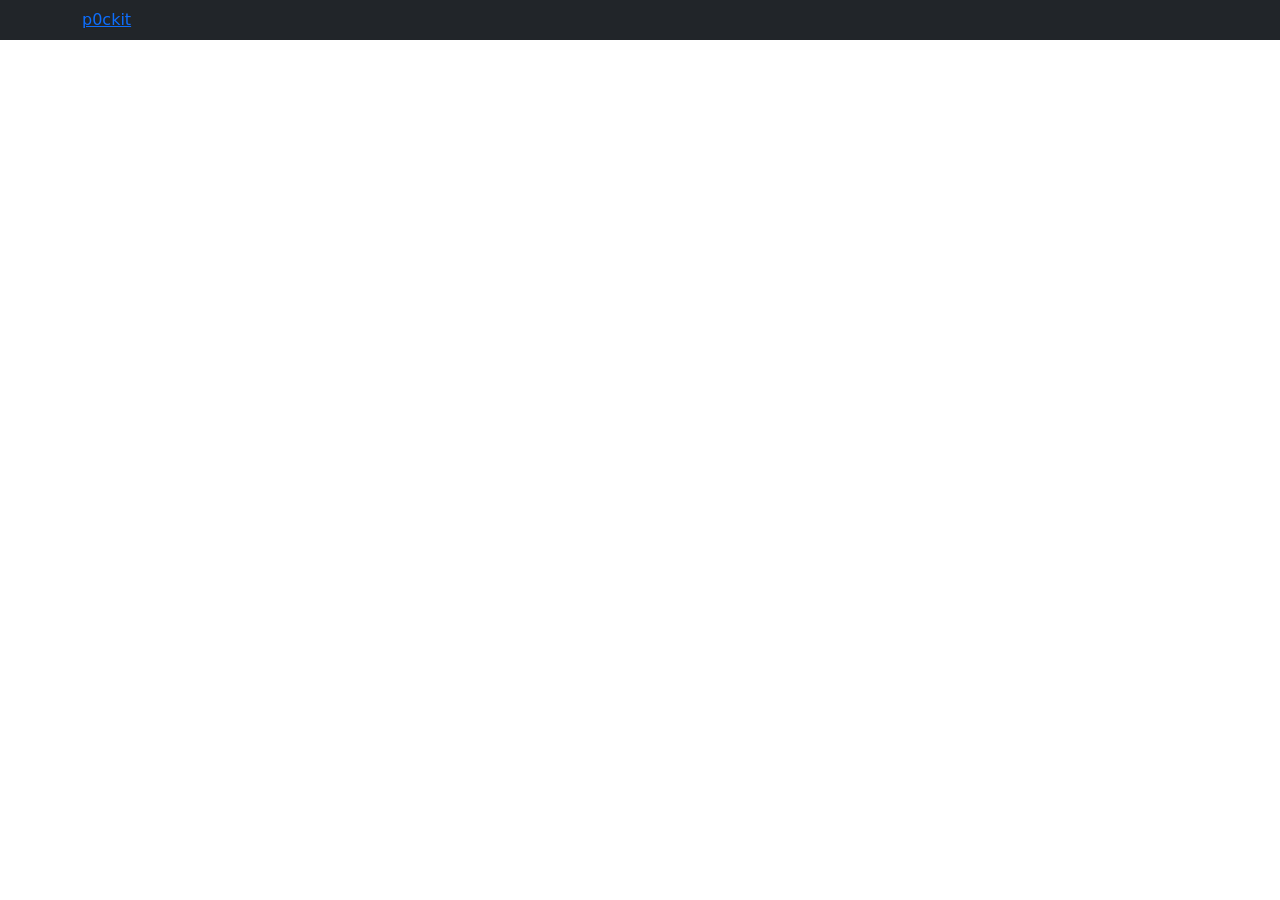
==== doc.html @ 24cc143e "Added a cod.html page" ====
<!DOCTYPE html>
<html lang="en">
<head>
    <meta charset="UTF-8">
    <meta name="viewport" content="width=device-width, initial-scale=1.0">
    <title>p0ckit | The Framework</title>
    <link href="https://cdn.jsdelivr.net/npm/bootstrap@5.3.0/dist/css/bootstrap.min.css" rel="stylesheet">
    <style>
        .hero-section { background: #f8f9fa; padding: 100px 0; }
    </style>
</head>
<body>
    <nav class="navbar navbar-expadn-lg navbar-dark bg-dark">
        <div class="container">
            <a class="nav-brand" href="index.html">p0ckit</a>
        </div>
    <nav>
</body>
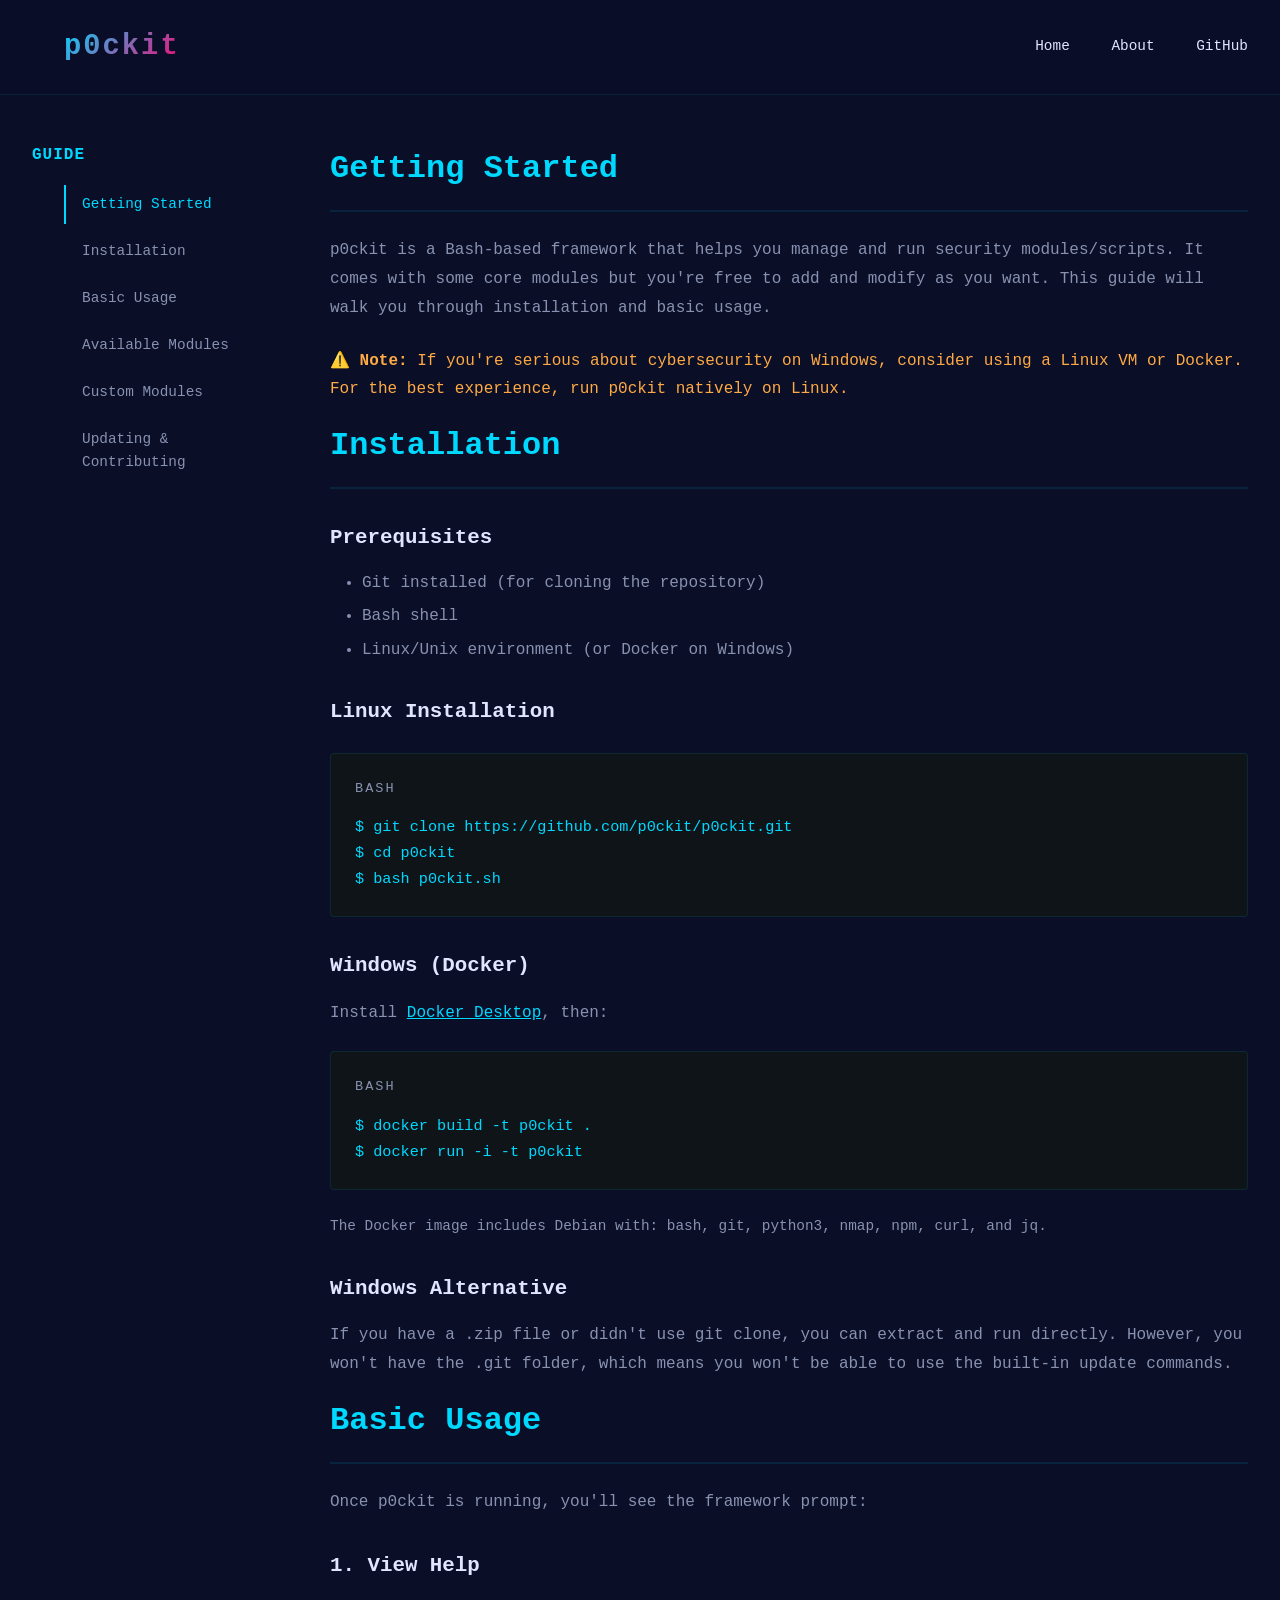
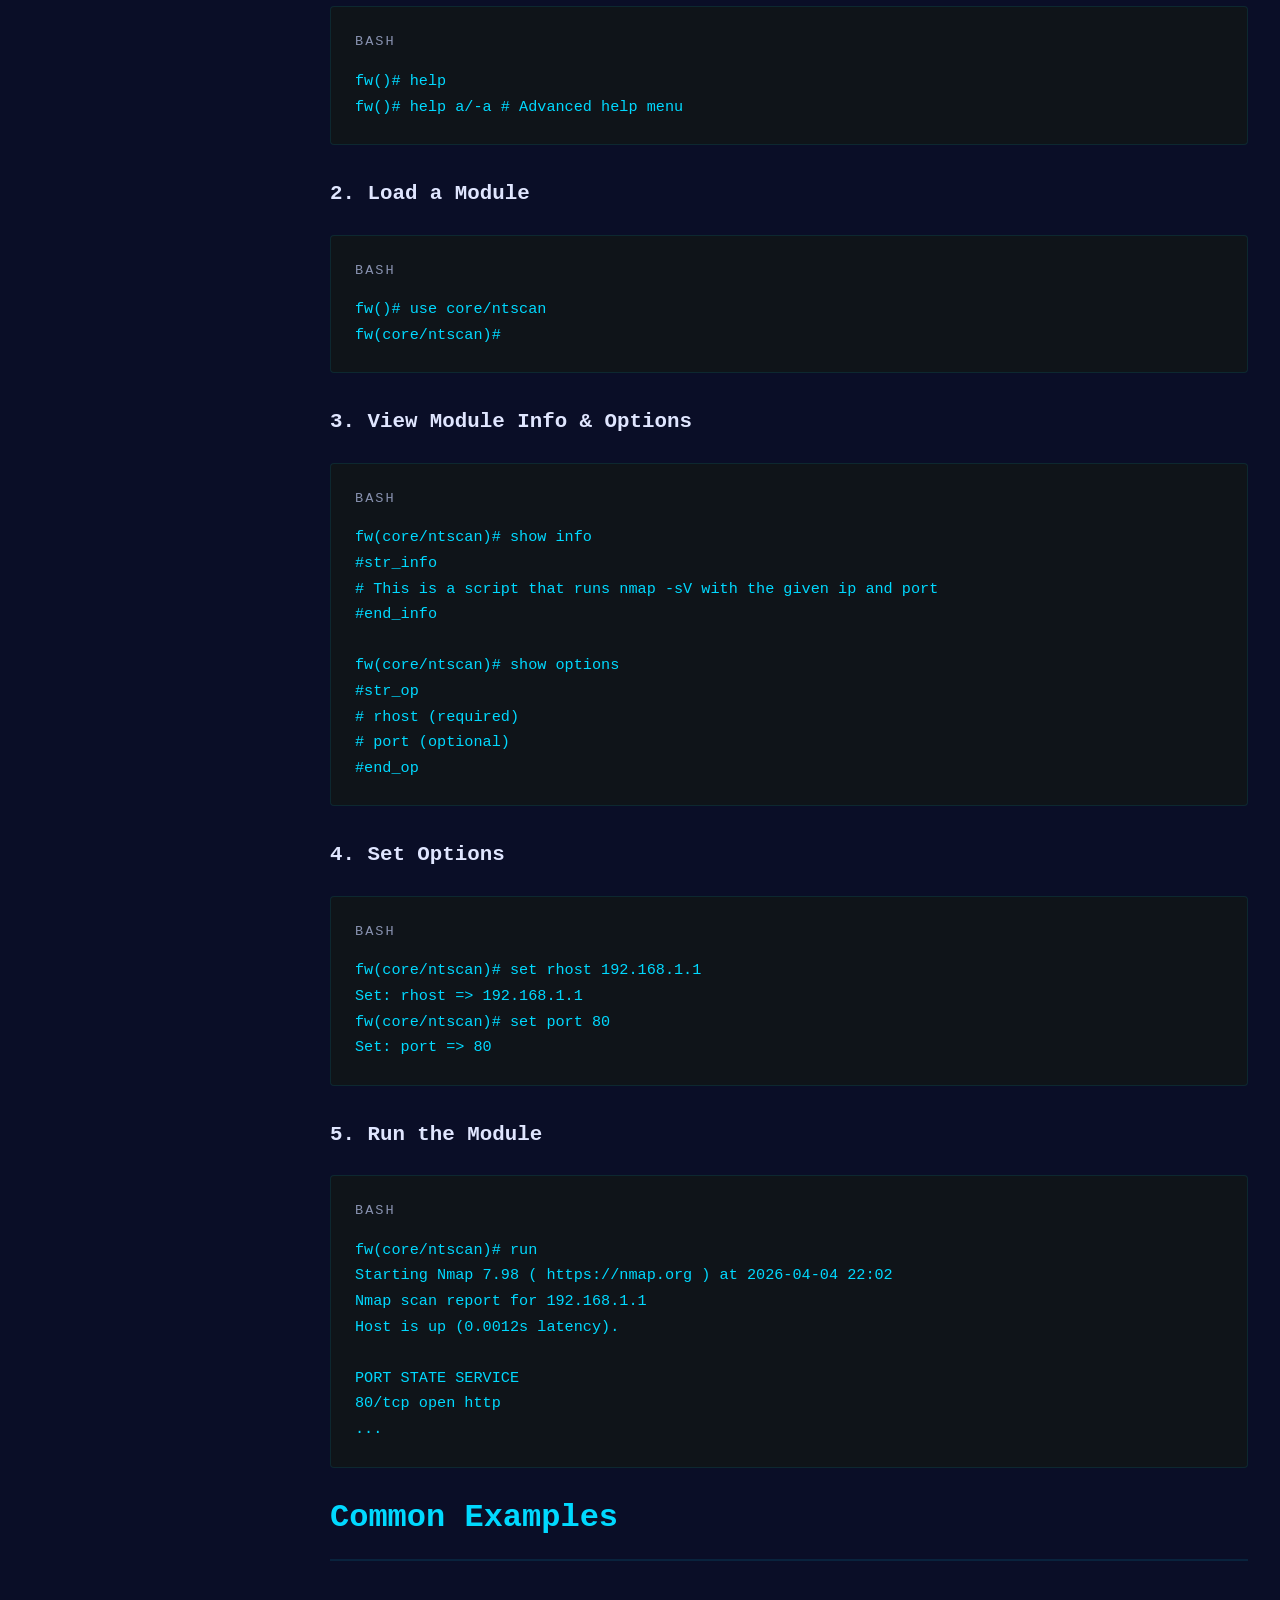
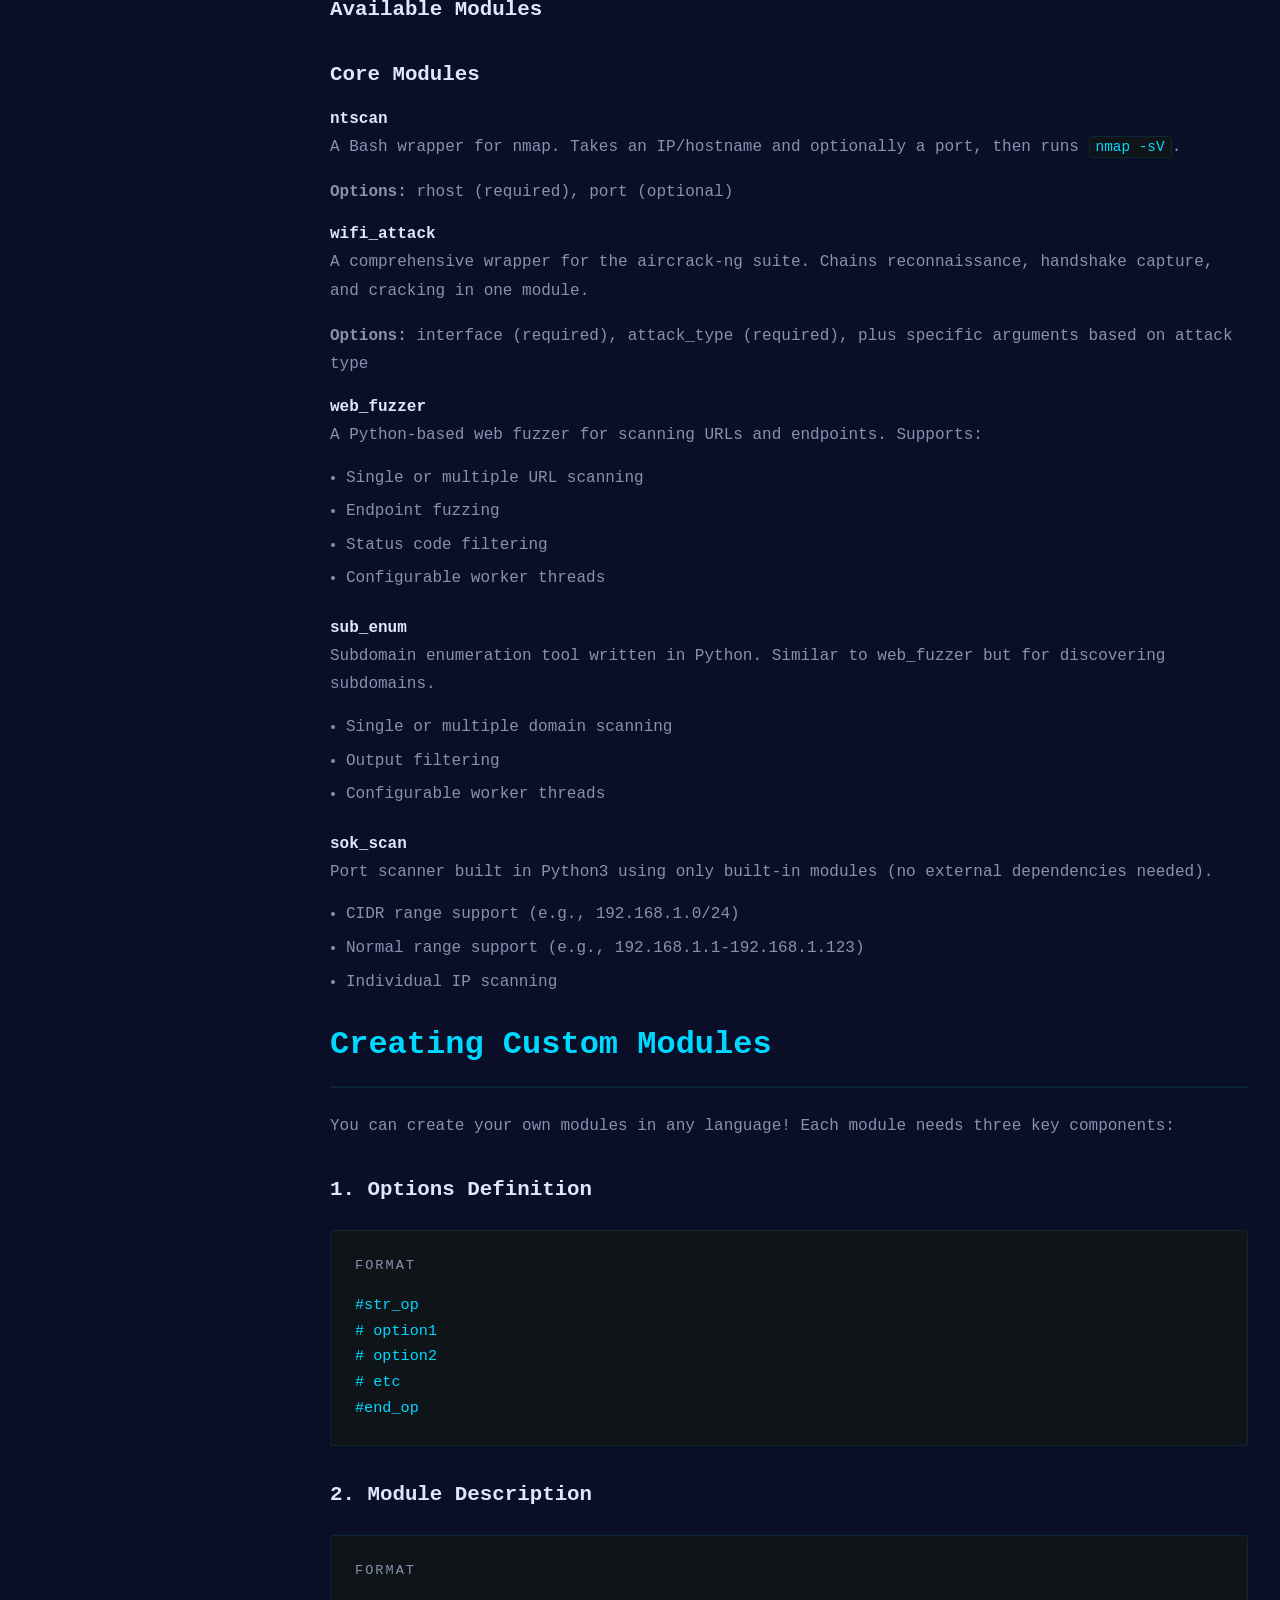
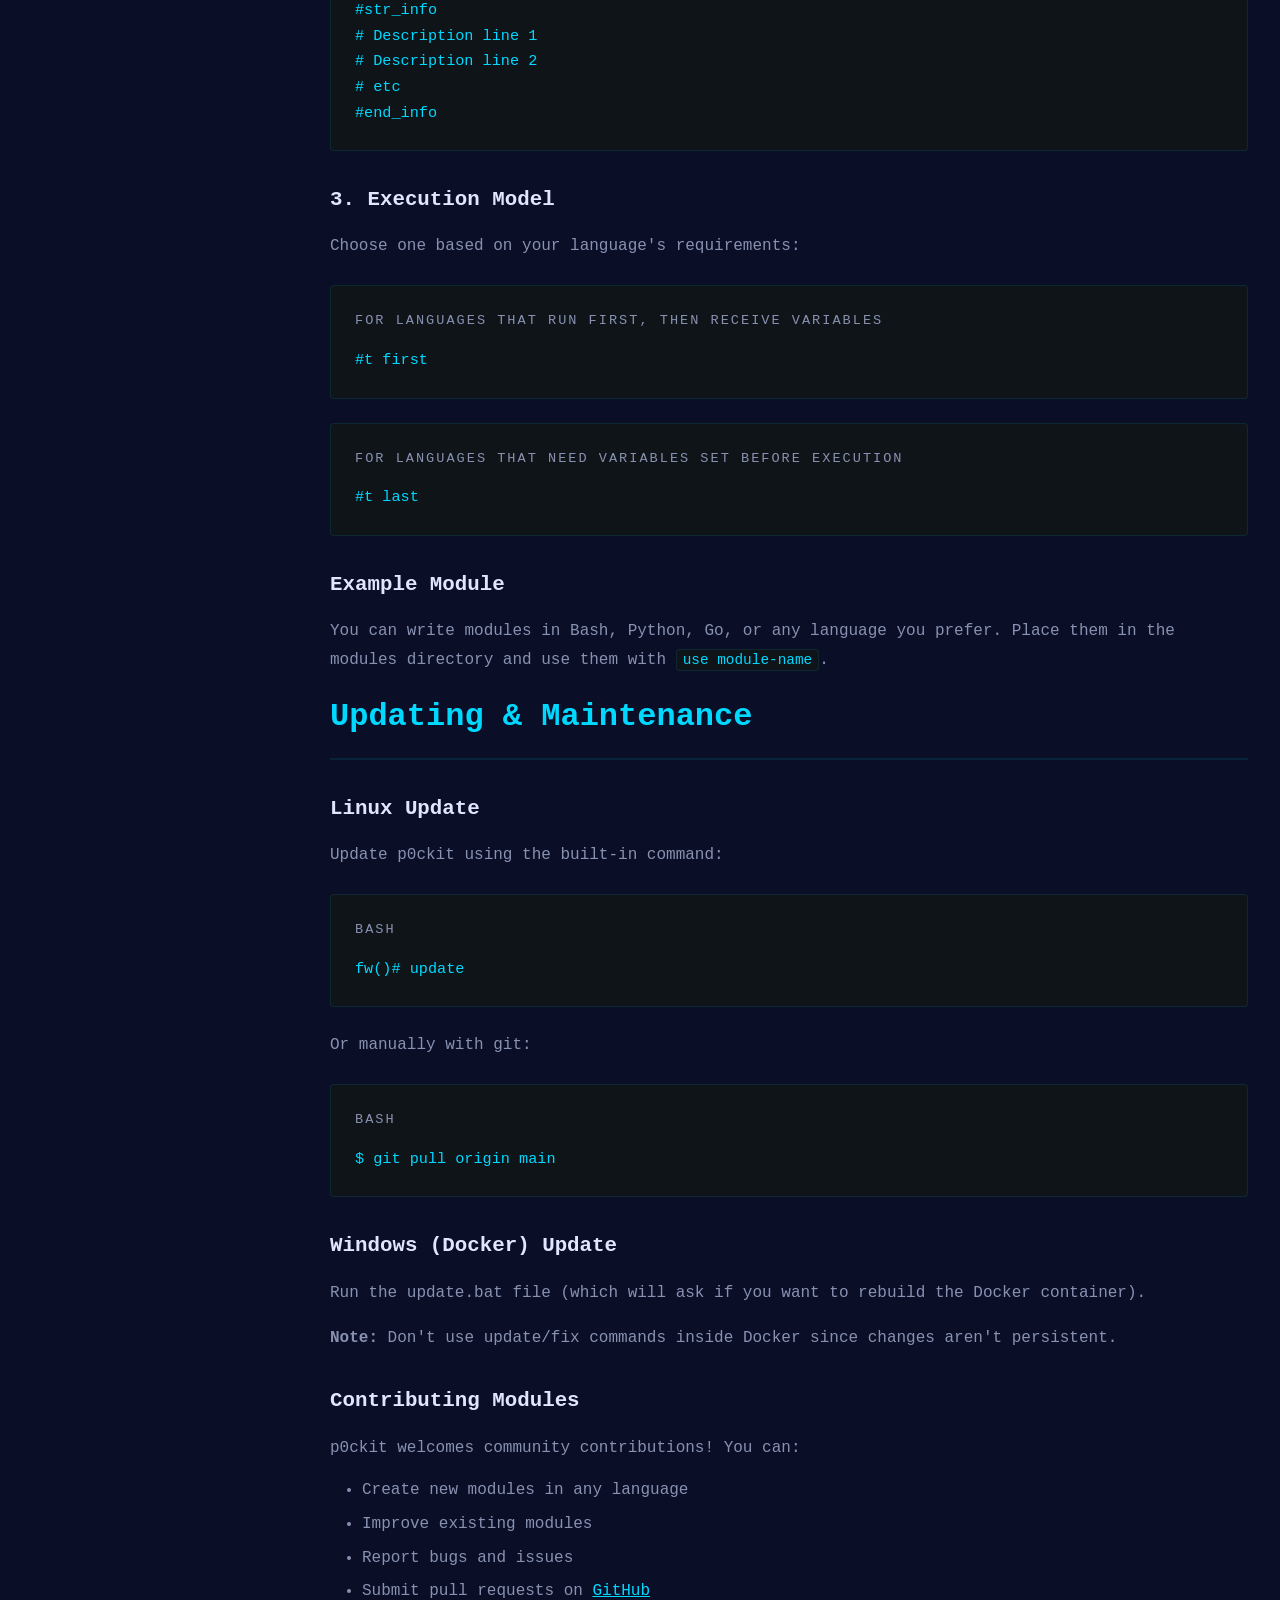
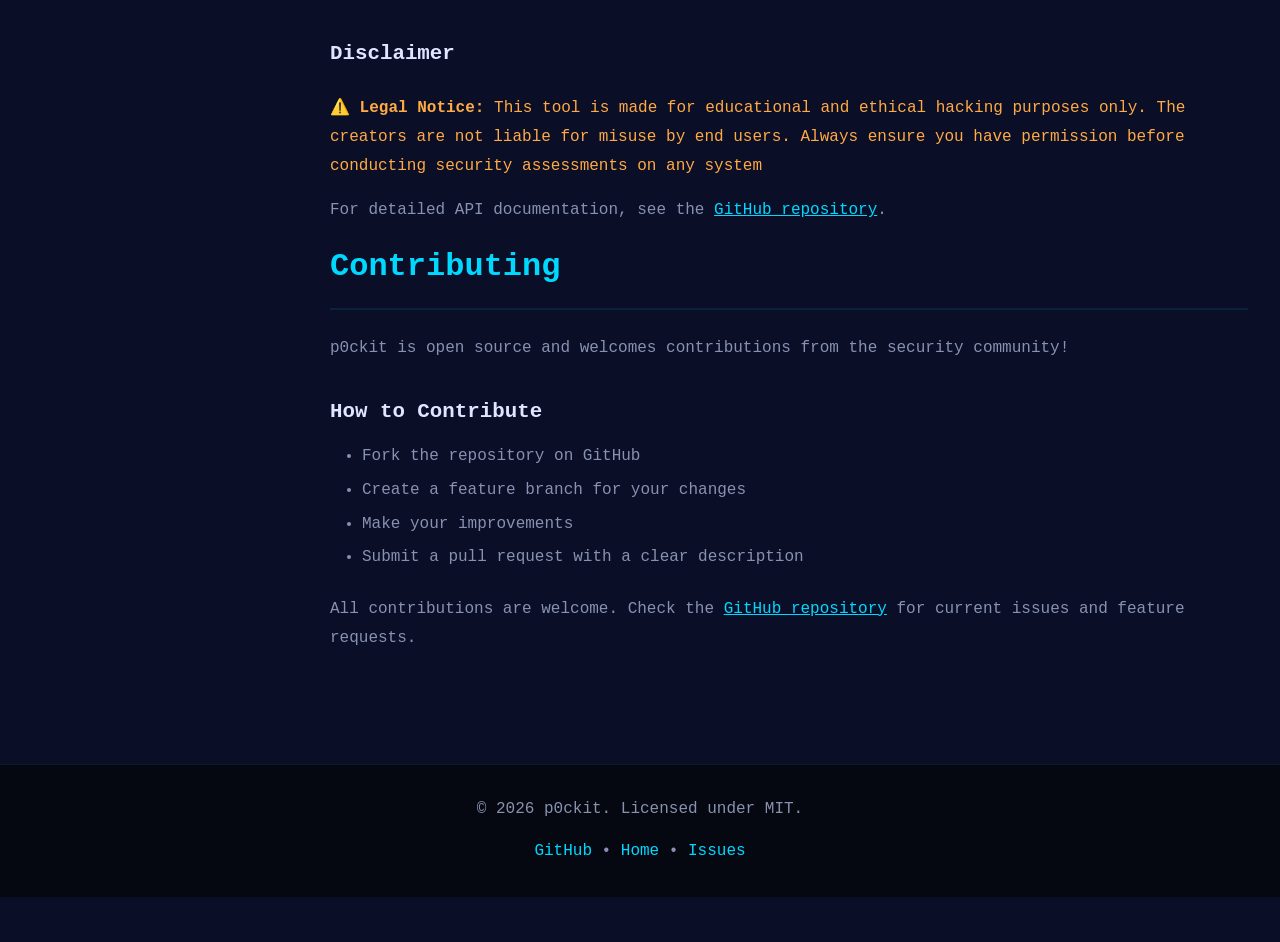
==== commit b8de5b85: "Made some Changes with AI so I will not need 3 weeks to learn html/css again or bootstrap" ====
--- a/doc.html
+++ b/doc.html
@@ -3,16 +3,472 @@
 <head>
     <meta charset="UTF-8">
     <meta name="viewport" content="width=device-width, initial-scale=1.0">
-    <title>p0ckit | The Framework</title>
-    <link href="https://cdn.jsdelivr.net/npm/bootstrap@5.3.0/dist/css/bootstrap.min.css" rel="stylesheet">
+    <title>p0ckit - Documentation</title>
     <style>
-        .hero-section { background: #f8f9fa; padding: 100px 0; }
+        * {
+            margin: 0;
+            padding: 0;
+            box-sizing: border-box;
+        }
+
+        :root {
+            --primary: #00d9ff;
+            --primary-dark: #0099cc;
+            --secondary: #ff006e;
+            --dark-bg: #0a0e27;
+            --darker-bg: #050811;
+            --text-light: #e0e6ff;
+            --text-muted: #8892b0;
+            --border-color: rgba(0, 217, 255, 0.1);
+        }
+
+        body {
+            font-family: 'Menlo', 'Monaco', 'Courier New', monospace;
+            background: var(--dark-bg);
+            color: var(--text-light);
+            line-height: 1.6;
+        }
+
+        /* Navigation */
+        nav {
+            background: rgba(10, 14, 39, 0.95);
+            padding: 1.5rem 0;
+            border-bottom: 1px solid var(--border-color);
+            position: sticky;
+            top: 0;
+            z-index: 1000;
+            backdrop-filter: blur(10px);
+        }
+
+        nav .container {
+            max-width: 1400px;
+            margin: 0 auto;
+            padding: 0 2rem;
+            display: flex;
+            justify-content: space-between;
+            align-items: center;
+        }
+
+        .logo {
+            font-size: 1.8rem;
+            font-weight: bold;
+            background: linear-gradient(135deg, var(--primary), var(--secondary));
+            -webkit-background-clip: text;
+            -webkit-text-fill-color: transparent;
+            background-clip: text;
+            letter-spacing: 2px;
+        }
+
+        nav a {
+            color: var(--text-light);
+            text-decoration: none;
+            margin-left: 2rem;
+            font-size: 0.9rem;
+            transition: color 0.3s;
+        }
+
+        nav a:hover {
+            color: var(--primary);
+        }
+
+        .container {
+            max-width: 1400px;
+            margin: 0 auto;
+            padding: 0 2rem;
+        }
+
+        .doc-wrapper {
+            display: grid;
+            grid-template-columns: 250px 1fr;
+            gap: 3rem;
+            padding: 3rem 2rem;
+            max-width: 1400px;
+            margin: 0 auto;
+        }
+
+        /* Sidebar */
+        .sidebar {
+            position: sticky;
+            top: 80px;
+            height: fit-content;
+        }
+
+        .sidebar h3 {
+            color: var(--primary);
+            font-size: 1rem;
+            margin-bottom: 1rem;
+            text-transform: uppercase;
+            letter-spacing: 1px;
+        }
+
+        .sidebar ul {
+            list-style: none;
+        }
+
+        .sidebar ul li {
+            margin-bottom: 0.5rem;
+        }
+
+        .sidebar ul li a {
+            color: var(--text-muted);
+            text-decoration: none;
+            font-size: 0.9rem;
+            transition: color 0.3s;
+            display: block;
+            padding: 0.5rem;
+            border-left: 2px solid transparent;
+            padding-left: 1rem;
+        }
+
+        .sidebar ul li a:hover,
+        .sidebar ul li a.active {
+            color: var(--primary);
+            border-left-color: var(--primary);
+        }
+
+        /* Content */
+        .doc-content h2 {
+            color: var(--primary);
+            font-size: 2rem;
+            margin-bottom: 1.5rem;
+            border-bottom: 2px solid var(--border-color);
+            padding-bottom: 1rem;
+        }
+
+        .doc-content h3 {
+            color: var(--text-light);
+            font-size: 1.3rem;
+            margin-top: 2rem;
+            margin-bottom: 1rem;
+        }
+
+        .doc-content p {
+            color: var(--text-muted);
+            margin-bottom: 1rem;
+            line-height: 1.8;
+        }
+
+        .doc-content code {
+            background: #0f1419;
+            border: 1px solid var(--border-color);
+            padding: 2px 6px;
+            border-radius: 3px;
+            color: var(--primary);
+            font-size: 0.9rem;
+        }
+
+        .code-block {
+            background: #0f1419;
+            border: 1px solid var(--border-color);
+            padding: 1.5rem;
+            border-radius: 4px;
+            overflow-x: auto;
+            margin: 1.5rem 0;
+        }
+
+        .code-block code {
+            background: none;
+            border: none;
+            padding: 0;
+            color: var(--primary);
+            font-size: 0.95rem;
+            line-height: 1.6;
+        }
+
+        .code-label {
+            color: var(--text-muted);
+            font-size: 0.85rem;
+            margin-bottom: 1rem;
+            text-transform: uppercase;
+            letter-spacing: 2px;
+        }
+
+        ul, ol {
+            margin-left: 2rem;
+            margin-bottom: 1.5rem;
+        }
+
+        ul li, ol li {
+            margin-bottom: 0.5rem;
+            color: var(--text-muted);
+        }
+
+        /* Footer */
+        footer {
+            background: var(--darker-bg);
+            border-top: 1px solid var(--border-color);
+            padding: 2rem;
+            text-align: center;
+            color: var(--text-muted);
+            margin-top: 3rem;
+        }
+
+        footer a {
+            color: var(--primary);
+            text-decoration: none;
+        }
+
+        @media (max-width: 768px) {
+            .doc-wrapper {
+                grid-template-columns: 1fr;
+                gap: 2rem;
+            }
+
+            .sidebar {
+                position: static;
+            }
+        }
     </style>
 </head>
 <body>
-    <nav class="navbar navbar-expadn-lg navbar-dark bg-dark">
+    <!-- Navigation -->
+    <nav>
         <div class="container">
-            <a class="nav-brand" href="index.html">p0ckit</a>
+            <a href="/" class="logo">p0ckit</a>
+            <div>
+                <a href="index.html">Home</a>
+                <a href="index.html#features">About</a>
+                <a href="https://github.com/p0ckit/p0ckit" target="_blank">GitHub</a>
+            </div>
         </div>
-    <nav>
+    </nav>
+
+    <!-- Documentation Wrapper -->
+    <div class="doc-wrapper">
+        <!-- Sidebar -->
+        <aside class="sidebar">
+            <h3>Guide</h3>
+            <ul>
+                <li><a href="#getting-started" class="active">Getting Started</a></li>
+                <li><a href="#installation">Installation</a></li>
+                <li><a href="#usage">Basic Usage</a></li>
+                <li><a href="#examples">Available Modules</a></li>
+                <li><a href="#api">Custom Modules</a></li>
+                <li><a href="#contributing">Updating & Contributing</a></li>
+            </ul>
+        </aside>
+
+        <!-- Main Content -->
+        <main class="doc-content">
+            <section id="getting-started">
+                <h2>Getting Started</h2>
+                <p>
+                    p0ckit is a Bash-based framework that helps you manage and run security modules/scripts. 
+                    It comes with some core modules but you're free to add and modify as you want. 
+                    This guide will walk you through installation and basic usage.
+                </p>
+                <p style="color: #ffaa44; margin-top: 1.5rem;">
+                    <strong>⚠️ Note:</strong> If you're serious about cybersecurity on Windows, consider using a Linux VM or Docker. 
+                    For the best experience, run p0ckit natively on Linux.
+                </p>
+            </section>
+
+            <section id="installation">
+                <h2>Installation</h2>
+                <h3>Prerequisites</h3>
+                <ul>
+                    <li>Git installed (for cloning the repository)</li>
+                    <li>Bash shell</li>
+                    <li>Linux/Unix environment (or Docker on Windows)</li>
+                </ul>
+
+                <h3>Linux Installation</h3>
+                <div class="code-block">
+                    <div class="code-label">bash</div>
+                    <code>$ git clone https://github.com/p0ckit/p0ckit.git<br>$ cd p0ckit<br>$ bash p0ckit.sh</code>
+                </div>
+
+                <h3>Windows (Docker)</h3>
+                <p>Install <a href="https://www.docker.com/products/docker-desktop/" style="color: var(--primary);">Docker Desktop</a>, then:</p>
+                <div class="code-block">
+                    <div class="code-label">bash</div>
+                    <code>$ docker build -t p0ckit .<br>$ docker run -i -t p0ckit</code>
+                </div>
+                <p style="margin-top: 1rem; color: var(--text-muted); font-size: 0.9rem;">
+                    The Docker image includes Debian with: bash, git, python3, nmap, npm, curl, and jq.
+                </p>
+
+                <h3>Windows Alternative</h3>
+                <p>If you have a .zip file or didn't use git clone, you can extract and run directly. However, you won't have the .git folder, which means you won't be able to use the built-in update commands.</p>
+            </section>
+
+            <section id="usage">
+                <h2>Basic Usage</h2>
+                <p>Once p0ckit is running, you'll see the framework prompt:</p>
+
+                <h3>1. View Help</h3>
+                <div class="code-block">
+                    <div class="code-label">bash</div>
+                    <code>fw()# help<br>fw()# help a/-a  # Advanced help menu</code>
+                </div>
+
+                <h3>2. Load a Module</h3>
+                <div class="code-block">
+                    <div class="code-label">bash</div>
+                    <code>fw()# use core/ntscan<br>fw(core/ntscan)#</code>
+                </div>
+
+                <h3>3. View Module Info & Options</h3>
+                <div class="code-block">
+                    <div class="code-label">bash</div>
+                    <code>fw(core/ntscan)# show info<br>#str_info<br>#   This is a script that runs nmap -sV with the given ip and port<br>#end_info<br><br>fw(core/ntscan)# show options<br>#str_op<br>#   rhost   (required)<br>#   port    (optional)<br>#end_op</code>
+                </div>
+
+                <h3>4. Set Options</h3>
+                <div class="code-block">
+                    <div class="code-label">bash</div>
+                    <code>fw(core/ntscan)# set rhost 192.168.1.1<br>Set: rhost => 192.168.1.1<br>fw(core/ntscan)# set port 80<br>Set: port => 80</code>
+                </div>
+
+                <h3>5. Run the Module</h3>
+                <div class="code-block">
+                    <div class="code-label">bash</div>
+                    <code>fw(core/ntscan)# run<br>Starting Nmap 7.98 ( https://nmap.org ) at 2026-04-04 22:02<br>Nmap scan report for 192.168.1.1<br>Host is up (0.0012s latency).<br><br>PORT   STATE  SERVICE<br>80/tcp open   http<br>...</code>
+                </div>
+            </section>
+
+            <section id="examples">
+                <h2>Common Examples</h2>
+                <h3>Available Modules</h2>
+                
+                <h3>Core Modules</h3>
+                
+                <h4>ntscan</h4>
+                <p>A Bash wrapper for nmap. Takes an IP/hostname and optionally a port, then runs <code>nmap -sV</code>.</p>
+                <p><strong>Options:</strong> rhost (required), port (optional)</p>
+
+                <h4>wifi_attack</h4>
+                <p>A comprehensive wrapper for the aircrack-ng suite. Chains reconnaissance, handshake capture, and cracking in one module.</p>
+                <p><strong>Options:</strong> interface (required), attack_type (required), plus specific arguments based on attack type</p>
+
+                <h4>web_fuzzer</h4>
+                <p>A Python-based web fuzzer for scanning URLs and endpoints. Supports:</p>
+                <ul style="margin-left: 1rem;">
+                    <li>Single or multiple URL scanning</li>
+                    <li>Endpoint fuzzing</li>
+                    <li>Status code filtering</li>
+                    <li>Configurable worker threads</li>
+                </ul>
+
+                <h4>sub_enum</h4>
+                <p>Subdomain enumeration tool written in Python. Similar to web_fuzzer but for discovering subdomains.</p>
+                <ul style="margin-left: 1rem;">
+                    <li>Single or multiple domain scanning</li>
+                    <li>Output filtering</li>
+                    <li>Configurable worker threads</li>
+                </ul>
+
+                <h4>sok_scan</h4>
+                <p>Port scanner built in Python3 using only built-in modules (no external dependencies needed).</p>
+                <ul style="margin-left: 1rem;">
+                    <li>CIDR range support (e.g., 192.168.1.0/24)</li>
+                    <li>Normal range support (e.g., 192.168.1.1-192.168.1.123)</li>
+                    <li>Individual IP scanning</li>
+                </ul>
+            </section>
+
+            <section id="api">
+                <h2>Creating Custom Modules</h2>
+                <p>You can create your own modules in any language! Each module needs three key components:</p>
+
+                <h3>1. Options Definition</h3>
+                <div class="code-block">
+                    <div class="code-label">Format</div>
+                    <code>#str_op<br>#   option1<br>#   option2<br>#   etc<br>#end_op</code>
+                </div>
+
+                <h3>2. Module Description</h3>
+                <div class="code-block">
+                    <div class="code-label">Format</div>
+                    <code>#str_info<br>#   Description line 1<br>#   Description line 2<br>#   etc<br>#end_info</code>
+                </div>
+
+                <h3>3. Execution Model</h3>
+                <p>Choose one based on your language's requirements:</p>
+                <div class="code-block">
+                    <div class="code-label">For languages that run first, then receive variables</div>
+                    <code>#t first</code>
+                </div>
+                <div class="code-block">
+                    <div class="code-label">For languages that need variables set before execution</div>
+                    <code>#t last</code>
+                </div>
+
+                <h3>Example Module</h3>
+                <p>You can write modules in Bash, Python, Go, or any language you prefer. Place them in the modules directory and use them with <code>use module-name</code>.</p>
+            </section>
+
+            <section id="contributing">
+                <h2>Updating & Maintenance</h2>
+                
+                <h3>Linux Update</h3>
+                <p>Update p0ckit using the built-in command:</p>
+                <div class="code-block">
+                    <div class="code-label">bash</div>
+                    <code>fw()# update</code>
+                </div>
+                <p style="margin-top: 1rem;">Or manually with git:</p>
+                <div class="code-block">
+                    <div class="code-label">bash</div>
+                    <code>$ git pull origin main</code>
+                </div>
+
+                <h3>Windows (Docker) Update</h3>
+                <p>Run the update.bat file (which will ask if you want to rebuild the Docker container).</p>
+                <p style="color: var(--text-muted); margin-top: 1rem;">
+                    <strong>Note:</strong> Don't use update/fix commands inside Docker since changes aren't persistent.
+                </p>
+
+                <h3>Contributing Modules</h3>
+                <p>
+                    p0ckit welcomes community contributions! You can:
+                </p>
+                <ul>
+                    <li>Create new modules in any language</li>
+                    <li>Improve existing modules</li>
+                    <li>Report bugs and issues</li>
+                    <li>Submit pull requests on <a href="https://github.com/p0ckit/p0ckit" style="color: var(--primary);">GitHub</a></li>
+                </ul>
+
+                <h3>Disclaimer</h3>
+                <p style="color: #ffaa44; margin-top: 1.5rem;">
+                    <strong>⚠️ Legal Notice:</strong> This tool is made for educational and ethical hacking purposes only. 
+                    The creators are not liable for misuse by end users. Always ensure you have permission before conducting 
+                    security assessments on any system
+                <p>
+                    For detailed API documentation, see the 
+                    <a href="https://github.com/p0ckit/p0ckit" style="color: var(--primary);">GitHub repository</a>.
+                </p>
+            </section>
+
+            <section id="contributing">
+                <h2>Contributing</h2>
+                <p>
+                    p0ckit is open source and welcomes contributions from the security community!
+                </p>
+                <h3>How to Contribute</h3>
+                <ul>
+                    <li>Fork the repository on GitHub</li>
+                    <li>Create a feature branch for your changes</li>
+                    <li>Make your improvements</li>
+                    <li>Submit a pull request with a clear description</li>
+                </ul>
+                <p>
+                    All contributions are welcome. Check the 
+                    <a href="https://github.com/p0ckit/p0ckit" style="color: var(--primary);">GitHub repository</a> 
+                    for current issues and feature requests.
+                </p>
+            </section>
+        </main>
+    </div>
+
+    <!-- Footer -->
+    <footer>
+        <p>© 2026 p0ckit. Licensed under MIT.</p>
+        <p style="margin-top: 1rem;">
+            <a href="https://github.com/p0ckit/p0ckit" target="_blank">GitHub</a> • 
+            <a href="index.html">Home</a> • 
+            <a href="https://github.com/p0ckit/p0ckit/issues" target="_blank">Issues</a>
+        </p>
+    </footer>
 </body>
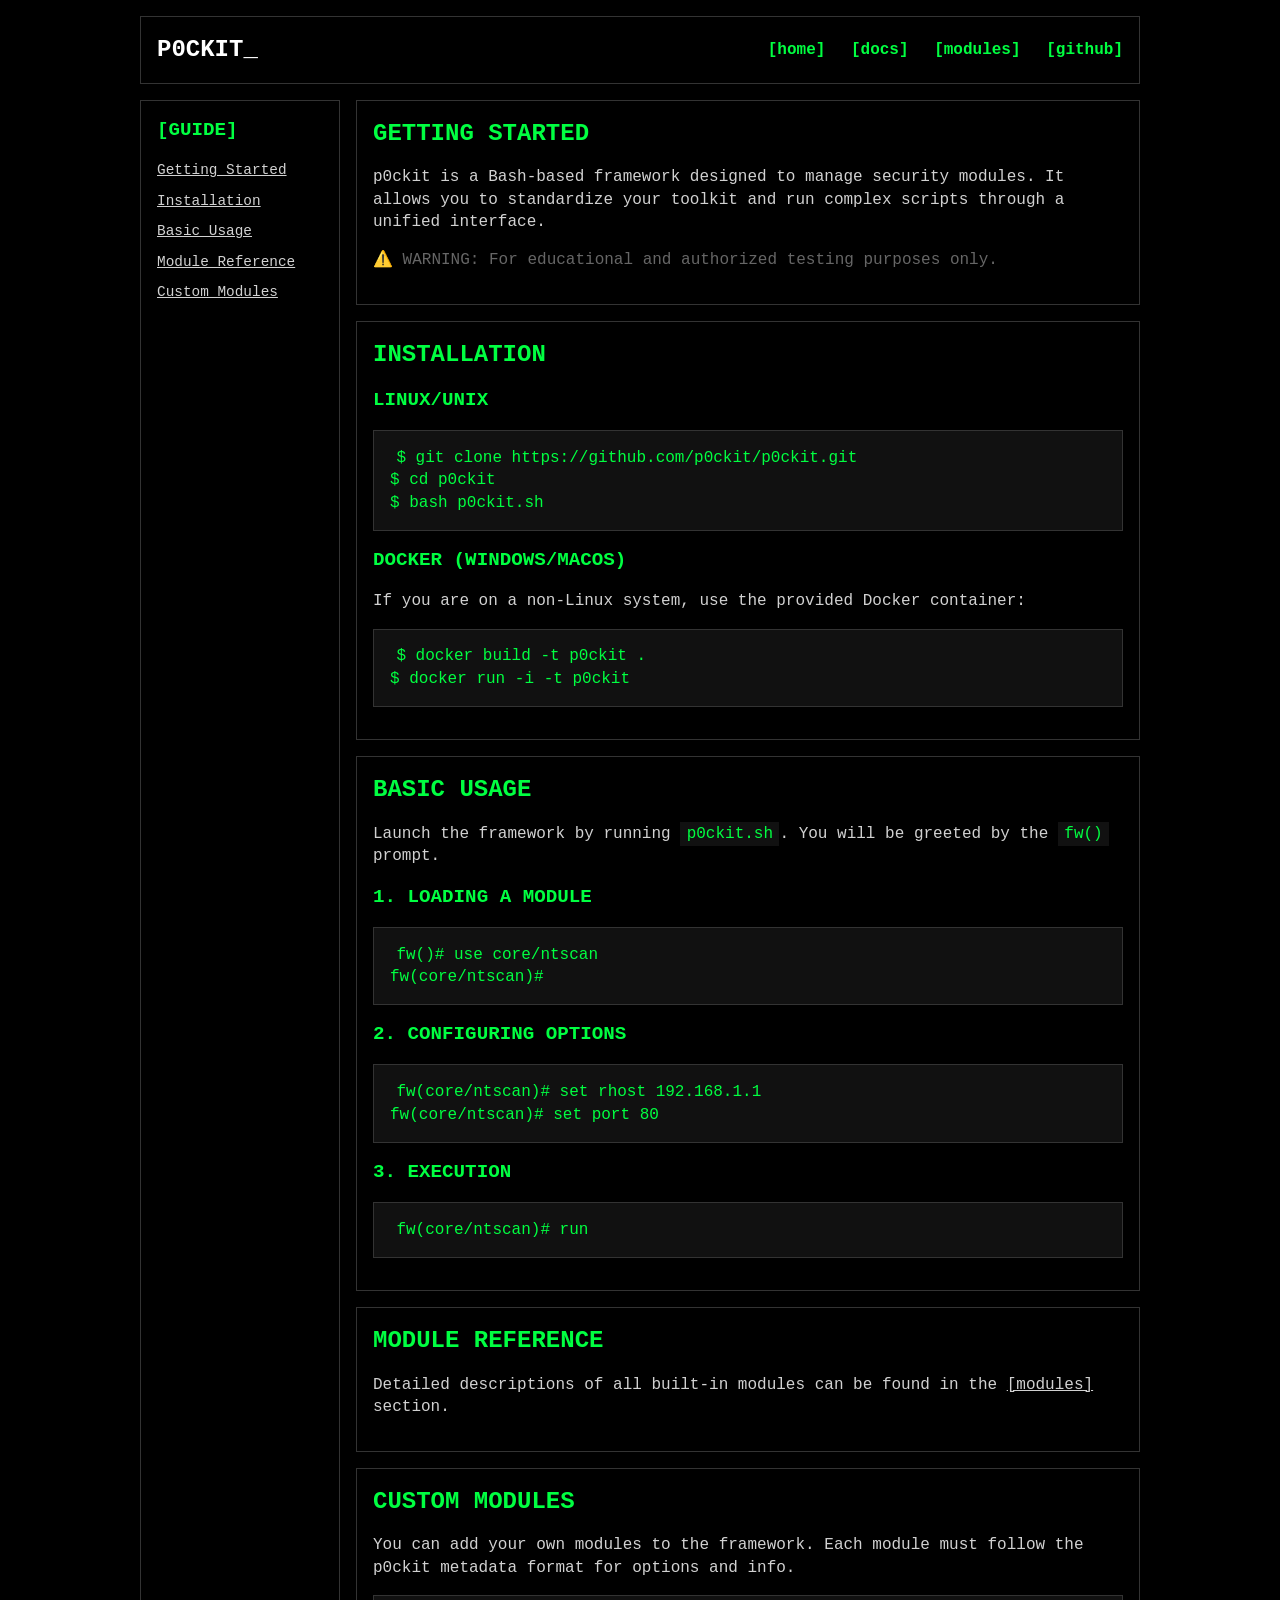
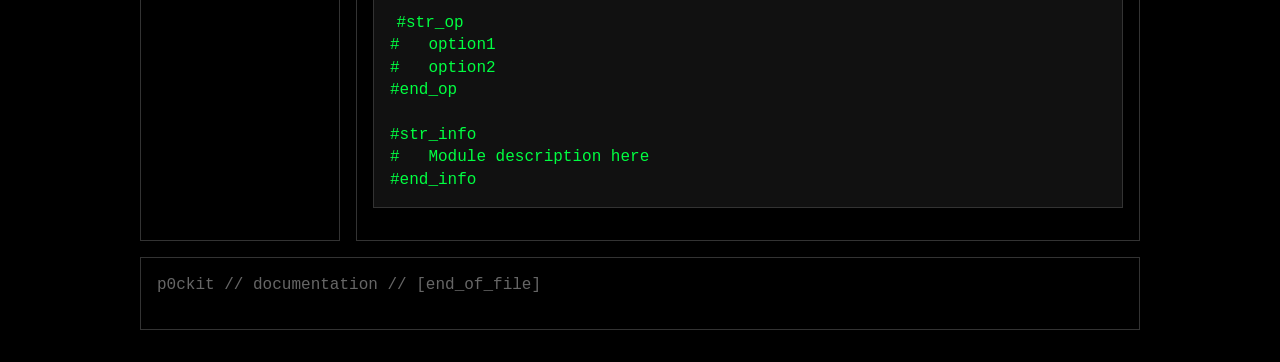
==== commit b347486e: "tried a new look for the site" ====
--- a/doc.html
+++ b/doc.html
@@ -3,472 +3,104 @@
 <head>
     <meta charset="UTF-8">
     <meta name="viewport" content="width=device-width, initial-scale=1.0">
-    <title>p0ckit - Documentation</title>
-    <style>
-        * {
-            margin: 0;
-            padding: 0;
-            box-sizing: border-box;
-        }
-
-        :root {
-            --primary: #00d9ff;
-            --primary-dark: #0099cc;
-            --secondary: #ff006e;
-            --dark-bg: #0a0e27;
-            --darker-bg: #050811;
-            --text-light: #e0e6ff;
-            --text-muted: #8892b0;
-            --border-color: rgba(0, 217, 255, 0.1);
-        }
-
-        body {
-            font-family: 'Menlo', 'Monaco', 'Courier New', monospace;
-            background: var(--dark-bg);
-            color: var(--text-light);
-            line-height: 1.6;
-        }
-
-        /* Navigation */
-        nav {
-            background: rgba(10, 14, 39, 0.95);
-            padding: 1.5rem 0;
-            border-bottom: 1px solid var(--border-color);
-            position: sticky;
-            top: 0;
-            z-index: 1000;
-            backdrop-filter: blur(10px);
-        }
-
-        nav .container {
-            max-width: 1400px;
-            margin: 0 auto;
-            padding: 0 2rem;
-            display: flex;
-            justify-content: space-between;
-            align-items: center;
-        }
-
-        .logo {
-            font-size: 1.8rem;
-            font-weight: bold;
-            background: linear-gradient(135deg, var(--primary), var(--secondary));
-            -webkit-background-clip: text;
-            -webkit-text-fill-color: transparent;
-            background-clip: text;
-            letter-spacing: 2px;
-        }
-
-        nav a {
-            color: var(--text-light);
-            text-decoration: none;
-            margin-left: 2rem;
-            font-size: 0.9rem;
-            transition: color 0.3s;
-        }
-
-        nav a:hover {
-            color: var(--primary);
-        }
-
-        .container {
-            max-width: 1400px;
-            margin: 0 auto;
-            padding: 0 2rem;
-        }
-
-        .doc-wrapper {
-            display: grid;
-            grid-template-columns: 250px 1fr;
-            gap: 3rem;
-            padding: 3rem 2rem;
-            max-width: 1400px;
-            margin: 0 auto;
-        }
-
-        /* Sidebar */
-        .sidebar {
-            position: sticky;
-            top: 80px;
-            height: fit-content;
-        }
-
-        .sidebar h3 {
-            color: var(--primary);
-            font-size: 1rem;
-            margin-bottom: 1rem;
-            text-transform: uppercase;
-            letter-spacing: 1px;
-        }
-
-        .sidebar ul {
-            list-style: none;
-        }
-
-        .sidebar ul li {
-            margin-bottom: 0.5rem;
-        }
-
-        .sidebar ul li a {
-            color: var(--text-muted);
-            text-decoration: none;
-            font-size: 0.9rem;
-            transition: color 0.3s;
-            display: block;
-            padding: 0.5rem;
-            border-left: 2px solid transparent;
-            padding-left: 1rem;
-        }
-
-        .sidebar ul li a:hover,
-        .sidebar ul li a.active {
-            color: var(--primary);
-            border-left-color: var(--primary);
-        }
-
-        /* Content */
-        .doc-content h2 {
-            color: var(--primary);
-            font-size: 2rem;
-            margin-bottom: 1.5rem;
-            border-bottom: 2px solid var(--border-color);
-            padding-bottom: 1rem;
-        }
-
-        .doc-content h3 {
-            color: var(--text-light);
-            font-size: 1.3rem;
-            margin-top: 2rem;
-            margin-bottom: 1rem;
-        }
-
-        .doc-content p {
-            color: var(--text-muted);
-            margin-bottom: 1rem;
-            line-height: 1.8;
-        }
-
-        .doc-content code {
-            background: #0f1419;
-            border: 1px solid var(--border-color);
-            padding: 2px 6px;
-            border-radius: 3px;
-            color: var(--primary);
-            font-size: 0.9rem;
-        }
-
-        .code-block {
-            background: #0f1419;
-            border: 1px solid var(--border-color);
-            padding: 1.5rem;
-            border-radius: 4px;
-            overflow-x: auto;
-            margin: 1.5rem 0;
-        }
-
-        .code-block code {
-            background: none;
-            border: none;
-            padding: 0;
-            color: var(--primary);
-            font-size: 0.95rem;
-            line-height: 1.6;
-        }
-
-        .code-label {
-            color: var(--text-muted);
-            font-size: 0.85rem;
-            margin-bottom: 1rem;
-            text-transform: uppercase;
-            letter-spacing: 2px;
-        }
-
-        ul, ol {
-            margin-left: 2rem;
-            margin-bottom: 1.5rem;
-        }
-
-        ul li, ol li {
-            margin-bottom: 0.5rem;
-            color: var(--text-muted);
-        }
-
-        /* Footer */
-        footer {
-            background: var(--darker-bg);
-            border-top: 1px solid var(--border-color);
-            padding: 2rem;
-            text-align: center;
-            color: var(--text-muted);
-            margin-top: 3rem;
-        }
-
-        footer a {
-            color: var(--primary);
-            text-decoration: none;
-        }
-
-        @media (max-width: 768px) {
-            .doc-wrapper {
-                grid-template-columns: 1fr;
-                gap: 2rem;
-            }
-
-            .sidebar {
-                position: static;
-            }
-        }
-    </style>
+    <title>p0ckit // documentation</title>
+    <link rel="stylesheet" href="style.css">
 </head>
 <body>
-    <!-- Navigation -->
-    <nav>
-        <div class="container">
-            <a href="/" class="logo">p0ckit</a>
+    <div class="container">
+        <nav>
+            <div class="logo">p0ckit_</div>
             <div>
-                <a href="index.html">Home</a>
-                <a href="index.html#features">About</a>
-                <a href="https://github.com/p0ckit/p0ckit" target="_blank">GitHub</a>
+                <a href="index.html">[home]</a>
+                <a href="doc.html">[docs]</a>
+                <a href="modules.html">[modules]</a>
+                <a href="https://github.com/p0ckit/p0ckit" target="_blank">[github]</a>
             </div>
+        </nav>
+
+        <div class="doc-layout">
+            <aside>
+                <h3>[guide]</h3>
+                <ul>
+                    <li><a href="#getting-started">Getting Started</a></li>
+                    <li><a href="#installation">Installation</a></li>
+                    <li><a href="#usage">Basic Usage</a></li>
+                    <li><a href="#modules">Module Reference</a></li>
+                    <li><a href="#custom">Custom Modules</a></li>
+                </ul>
+            </aside>
+
+            <main>
+                <section id="getting-started">
+                    <h2>Getting Started</h2>
+                    <p>p0ckit is a Bash-based framework designed to manage security modules. It allows you to standardize your toolkit and run complex scripts through a unified interface.</p>
+                    <p class="dim">⚠️ WARNING: For educational and authorized testing purposes only.</p>
+                </section>
+
+                <section id="installation">
+                    <h2>Installation</h2>
+                    <h3>Linux/Unix</h3>
+                    <div class="code-block">
+                        <pre><code>$ git clone https://github.com/p0ckit/p0ckit.git
+$ cd p0ckit
+$ bash p0ckit.sh</code></pre>
+                    </div>
+
+                    <h3>Docker (Windows/macOS)</h3>
+                    <p>If you are on a non-Linux system, use the provided Docker container:</p>
+                    <div class="code-block">
+                        <pre><code>$ docker build -t p0ckit .
+$ docker run -i -t p0ckit</code></pre>
+                    </div>
+                </section>
+
+                <section id="usage">
+                    <h2>Basic Usage</h2>
+                    <p>Launch the framework by running <code>p0ckit.sh</code>. You will be greeted by the <code>fw()</code> prompt.</p>
+                    
+                    <h3>1. Loading a Module</h3>
+                    <div class="code-block">
+                        <pre><code>fw()# use core/ntscan
+fw(core/ntscan)#</code></pre>
+                    </div>
+
+                    <h3>2. Configuring Options</h3>
+                    <div class="code-block">
+                        <pre><code>fw(core/ntscan)# set rhost 192.168.1.1
+fw(core/ntscan)# set port 80</code></pre>
+                    </div>
+
+                    <h3>3. Execution</h3>
+                    <div class="code-block">
+                        <pre><code>fw(core/ntscan)# run</code></pre>
+                    </div>
+                </section>
+
+                <section id="modules">
+                    <h2>Module Reference</h2>
+                    <p>Detailed descriptions of all built-in modules can be found in the <a href="modules.html">[modules]</a> section.</p>
+                </section>
+
+                <section id="custom">
+                    <h2>Custom Modules</h2>
+                    <p>You can add your own modules to the framework. Each module must follow the p0ckit metadata format for options and info.</p>
+                    <div class="code-block">
+                        <pre><code>#str_op
+#   option1
+#   option2
+#end_op
+
+#str_info
+#   Module description here
+#end_info</code></pre>
+                    </div>
+                </section>
+            </main>
         </div>
-    </nav>
 
-    <!-- Documentation Wrapper -->
-    <div class="doc-wrapper">
-        <!-- Sidebar -->
-        <aside class="sidebar">
-            <h3>Guide</h3>
-            <ul>
-                <li><a href="#getting-started" class="active">Getting Started</a></li>
-                <li><a href="#installation">Installation</a></li>
-                <li><a href="#usage">Basic Usage</a></li>
-                <li><a href="#examples">Available Modules</a></li>
-                <li><a href="#api">Custom Modules</a></li>
-                <li><a href="#contributing">Updating & Contributing</a></li>
-            </ul>
-        </aside>
-
-        <!-- Main Content -->
-        <main class="doc-content">
-            <section id="getting-started">
-                <h2>Getting Started</h2>
-                <p>
-                    p0ckit is a Bash-based framework that helps you manage and run security modules/scripts. 
-                    It comes with some core modules but you're free to add and modify as you want. 
-                    This guide will walk you through installation and basic usage.
-                </p>
-                <p style="color: #ffaa44; margin-top: 1.5rem;">
-                    <strong>⚠️ Note:</strong> If you're serious about cybersecurity on Windows, consider using a Linux VM or Docker. 
-                    For the best experience, run p0ckit natively on Linux.
-                </p>
-            </section>
-
-            <section id="installation">
-                <h2>Installation</h2>
-                <h3>Prerequisites</h3>
-                <ul>
-                    <li>Git installed (for cloning the repository)</li>
-                    <li>Bash shell</li>
-                    <li>Linux/Unix environment (or Docker on Windows)</li>
-                </ul>
-
-                <h3>Linux Installation</h3>
-                <div class="code-block">
-                    <div class="code-label">bash</div>
-                    <code>$ git clone https://github.com/p0ckit/p0ckit.git<br>$ cd p0ckit<br>$ bash p0ckit.sh</code>
-                </div>
-
-                <h3>Windows (Docker)</h3>
-                <p>Install <a href="https://www.docker.com/products/docker-desktop/" style="color: var(--primary);">Docker Desktop</a>, then:</p>
-                <div class="code-block">
-                    <div class="code-label">bash</div>
-                    <code>$ docker build -t p0ckit .<br>$ docker run -i -t p0ckit</code>
-                </div>
-                <p style="margin-top: 1rem; color: var(--text-muted); font-size: 0.9rem;">
-                    The Docker image includes Debian with: bash, git, python3, nmap, npm, curl, and jq.
-                </p>
-
-                <h3>Windows Alternative</h3>
-                <p>If you have a .zip file or didn't use git clone, you can extract and run directly. However, you won't have the .git folder, which means you won't be able to use the built-in update commands.</p>
-            </section>
-
-            <section id="usage">
-                <h2>Basic Usage</h2>
-                <p>Once p0ckit is running, you'll see the framework prompt:</p>
-
-                <h3>1. View Help</h3>
-                <div class="code-block">
-                    <div class="code-label">bash</div>
-                    <code>fw()# help<br>fw()# help a/-a  # Advanced help menu</code>
-                </div>
-
-                <h3>2. Load a Module</h3>
-                <div class="code-block">
-                    <div class="code-label">bash</div>
-                    <code>fw()# use core/ntscan<br>fw(core/ntscan)#</code>
-                </div>
-
-                <h3>3. View Module Info & Options</h3>
-                <div class="code-block">
-                    <div class="code-label">bash</div>
-                    <code>fw(core/ntscan)# show info<br>#str_info<br>#   This is a script that runs nmap -sV with the given ip and port<br>#end_info<br><br>fw(core/ntscan)# show options<br>#str_op<br>#   rhost   (required)<br>#   port    (optional)<br>#end_op</code>
-                </div>
-
-                <h3>4. Set Options</h3>
-                <div class="code-block">
-                    <div class="code-label">bash</div>
-                    <code>fw(core/ntscan)# set rhost 192.168.1.1<br>Set: rhost => 192.168.1.1<br>fw(core/ntscan)# set port 80<br>Set: port => 80</code>
-                </div>
-
-                <h3>5. Run the Module</h3>
-                <div class="code-block">
-                    <div class="code-label">bash</div>
-                    <code>fw(core/ntscan)# run<br>Starting Nmap 7.98 ( https://nmap.org ) at 2026-04-04 22:02<br>Nmap scan report for 192.168.1.1<br>Host is up (0.0012s latency).<br><br>PORT   STATE  SERVICE<br>80/tcp open   http<br>...</code>
-                </div>
-            </section>
-
-            <section id="examples">
-                <h2>Common Examples</h2>
-                <h3>Available Modules</h2>
-                
-                <h3>Core Modules</h3>
-                
-                <h4>ntscan</h4>
-                <p>A Bash wrapper for nmap. Takes an IP/hostname and optionally a port, then runs <code>nmap -sV</code>.</p>
-                <p><strong>Options:</strong> rhost (required), port (optional)</p>
-
-                <h4>wifi_attack</h4>
-                <p>A comprehensive wrapper for the aircrack-ng suite. Chains reconnaissance, handshake capture, and cracking in one module.</p>
-                <p><strong>Options:</strong> interface (required), attack_type (required), plus specific arguments based on attack type</p>
-
-                <h4>web_fuzzer</h4>
-                <p>A Python-based web fuzzer for scanning URLs and endpoints. Supports:</p>
-                <ul style="margin-left: 1rem;">
-                    <li>Single or multiple URL scanning</li>
-                    <li>Endpoint fuzzing</li>
-                    <li>Status code filtering</li>
-                    <li>Configurable worker threads</li>
-                </ul>
-
-                <h4>sub_enum</h4>
-                <p>Subdomain enumeration tool written in Python. Similar to web_fuzzer but for discovering subdomains.</p>
-                <ul style="margin-left: 1rem;">
-                    <li>Single or multiple domain scanning</li>
-                    <li>Output filtering</li>
-                    <li>Configurable worker threads</li>
-                </ul>
-
-                <h4>sok_scan</h4>
-                <p>Port scanner built in Python3 using only built-in modules (no external dependencies needed).</p>
-                <ul style="margin-left: 1rem;">
-                    <li>CIDR range support (e.g., 192.168.1.0/24)</li>
-                    <li>Normal range support (e.g., 192.168.1.1-192.168.1.123)</li>
-                    <li>Individual IP scanning</li>
-                </ul>
-            </section>
-
-            <section id="api">
-                <h2>Creating Custom Modules</h2>
-                <p>You can create your own modules in any language! Each module needs three key components:</p>
-
-                <h3>1. Options Definition</h3>
-                <div class="code-block">
-                    <div class="code-label">Format</div>
-                    <code>#str_op<br>#   option1<br>#   option2<br>#   etc<br>#end_op</code>
-                </div>
-
-                <h3>2. Module Description</h3>
-                <div class="code-block">
-                    <div class="code-label">Format</div>
-                    <code>#str_info<br>#   Description line 1<br>#   Description line 2<br>#   etc<br>#end_info</code>
-                </div>
-
-                <h3>3. Execution Model</h3>
-                <p>Choose one based on your language's requirements:</p>
-                <div class="code-block">
-                    <div class="code-label">For languages that run first, then receive variables</div>
-                    <code>#t first</code>
-                </div>
-                <div class="code-block">
-                    <div class="code-label">For languages that need variables set before execution</div>
-                    <code>#t last</code>
-                </div>
-
-                <h3>Example Module</h3>
-                <p>You can write modules in Bash, Python, Go, or any language you prefer. Place them in the modules directory and use them with <code>use module-name</code>.</p>
-            </section>
-
-            <section id="contributing">
-                <h2>Updating & Maintenance</h2>
-                
-                <h3>Linux Update</h3>
-                <p>Update p0ckit using the built-in command:</p>
-                <div class="code-block">
-                    <div class="code-label">bash</div>
-                    <code>fw()# update</code>
-                </div>
-                <p style="margin-top: 1rem;">Or manually with git:</p>
-                <div class="code-block">
-                    <div class="code-label">bash</div>
-                    <code>$ git pull origin main</code>
-                </div>
-
-                <h3>Windows (Docker) Update</h3>
-                <p>Run the update.bat file (which will ask if you want to rebuild the Docker container).</p>
-                <p style="color: var(--text-muted); margin-top: 1rem;">
-                    <strong>Note:</strong> Don't use update/fix commands inside Docker since changes aren't persistent.
-                </p>
-
-                <h3>Contributing Modules</h3>
-                <p>
-                    p0ckit welcomes community contributions! You can:
-                </p>
-                <ul>
-                    <li>Create new modules in any language</li>
-                    <li>Improve existing modules</li>
-                    <li>Report bugs and issues</li>
-                    <li>Submit pull requests on <a href="https://github.com/p0ckit/p0ckit" style="color: var(--primary);">GitHub</a></li>
-                </ul>
-
-                <h3>Disclaimer</h3>
-                <p style="color: #ffaa44; margin-top: 1.5rem;">
-                    <strong>⚠️ Legal Notice:</strong> This tool is made for educational and ethical hacking purposes only. 
-                    The creators are not liable for misuse by end users. Always ensure you have permission before conducting 
-                    security assessments on any system
-                <p>
-                    For detailed API documentation, see the 
-                    <a href="https://github.com/p0ckit/p0ckit" style="color: var(--primary);">GitHub repository</a>.
-                </p>
-            </section>
-
-            <section id="contributing">
-                <h2>Contributing</h2>
-                <p>
-                    p0ckit is open source and welcomes contributions from the security community!
-                </p>
-                <h3>How to Contribute</h3>
-                <ul>
-                    <li>Fork the repository on GitHub</li>
-                    <li>Create a feature branch for your changes</li>
-                    <li>Make your improvements</li>
-                    <li>Submit a pull request with a clear description</li>
-                </ul>
-                <p>
-                    All contributions are welcome. Check the 
-                    <a href="https://github.com/p0ckit/p0ckit" style="color: var(--primary);">GitHub repository</a> 
-                    for current issues and feature requests.
-                </p>
-            </section>
-        </main>
+        <footer>
+            <p class="dim">p0ckit // documentation // [end_of_file]</p>
+        </footer>
     </div>
-
-    <!-- Footer -->
-    <footer>
-        <p>© 2026 p0ckit. Licensed under MIT.</p>
-        <p style="margin-top: 1rem;">
-            <a href="https://github.com/p0ckit/p0ckit" target="_blank">GitHub</a> • 
-            <a href="index.html">Home</a> • 
-            <a href="https://github.com/p0ckit/p0ckit/issues" target="_blank">Issues</a>
-        </p>
-    </footer>
 </body>
+</html>
--- a/style.css
+++ b/style.css
@@ -0,0 +1,183 @@
+/* 
+ * p0ckit.github.io - Underground Style
+ * Aesthetic: Brutalist / Terminal / High-Contrast
+ */
+
+:root {
+    --bg: #000000;
+    --text: #d1d1d1;
+    --accent: #00ff41; /* Matrix Green */
+    --dim-text: #666666;
+    --border: #333333;
+    --highlight: #ffffff;
+}
+
+* {
+    margin: 0;
+    padding: 0;
+    box-sizing: border-box;
+}
+
+body {
+    background-color: var(--bg);
+    color: var(--text);
+    font-family: 'Courier New', Courier, monospace;
+    line-height: 1.4;
+    padding: 1rem;
+}
+
+/* Layout */
+.container {
+    max-width: 1000px;
+    margin: 0 auto;
+}
+
+header, nav, section, footer, aside {
+    border: 1px solid var(--border);
+    margin-bottom: 1rem;
+    padding: 1rem;
+}
+
+/* Navigation */
+nav {
+    display: flex;
+    justify-content: space-between;
+    align-items: center;
+}
+
+nav a {
+    color: var(--accent);
+    text-decoration: none;
+    margin-left: 1rem;
+    font-weight: bold;
+}
+
+nav a:hover {
+    background: var(--accent);
+    color: var(--bg);
+}
+
+.logo {
+    font-size: 1.5rem;
+    font-weight: bold;
+    color: var(--highlight);
+    text-transform: uppercase;
+}
+
+/* Typography */
+h1, h2, h3, h4 {
+    color: var(--accent);
+    text-transform: uppercase;
+    margin-bottom: 1rem;
+}
+
+h1 { font-size: 2rem; border-bottom: 2px solid var(--accent); padding-bottom: 0.5rem; }
+h2 { font-size: 1.5rem; }
+h3 { font-size: 1.2rem; }
+
+p { margin-bottom: 1rem; }
+
+a { color: var(--text); text-decoration: underline; }
+a:hover { color: var(--accent); }
+
+/* Terminal Elements */
+.terminal-header {
+    background: var(--border);
+    color: var(--highlight);
+    padding: 0.2rem 0.5rem;
+    font-size: 0.8rem;
+    margin-bottom: -1rem;
+    margin-left: -1rem;
+    margin-right: -1rem;
+    margin-top: -1rem;
+}
+
+code, pre {
+    font-family: 'Courier New', Courier, monospace;
+    background: #111;
+    color: var(--accent);
+}
+
+pre {
+    padding: 1rem;
+    overflow-x: auto;
+    border: 1px solid var(--border);
+}
+
+code {
+    padding: 0.2rem 0.4rem;
+}
+
+.code-block {
+    margin: 1rem 0;
+}
+
+/* Tables / Lists */
+ul, ol {
+    margin-left: 1.5rem;
+    margin-bottom: 1rem;
+}
+
+li { margin-bottom: 0.3rem; }
+
+/* Buttons / CTAs */
+.btn {
+    display: inline-block;
+    padding: 0.5rem 1rem;
+    border: 1px solid var(--accent);
+    color: var(--accent);
+    text-decoration: none;
+    text-transform: uppercase;
+    font-weight: bold;
+}
+
+.btn:hover {
+    background: var(--accent);
+    color: var(--bg);
+}
+
+/* Sidebar (for Docs) */
+.doc-layout {
+    display: grid;
+    grid-template-columns: 200px 1fr;
+    gap: 1rem;
+}
+
+aside ul {
+    list-style: none;
+    margin-left: 0;
+}
+
+aside ul li {
+    margin-bottom: 0.5rem;
+}
+
+aside ul li a {
+    color: var(--text);
+    font-size: 0.9rem;
+}
+
+aside ul li a:hover {
+    color: var(--accent);
+}
+
+/* Utilities */
+.dim { color: var(--dim-text); }
+.highlight { color: var(--highlight); }
+.status-ok { color: var(--accent); }
+
+/* Mobile */
+@media (max-width: 768px) {
+    .doc-layout {
+        grid-template-columns: 1fr;
+    }
+    
+    nav {
+        flex-direction: column;
+        align-items: flex-start;
+    }
+    
+    nav a {
+        margin: 0.5rem 0;
+    }
+}
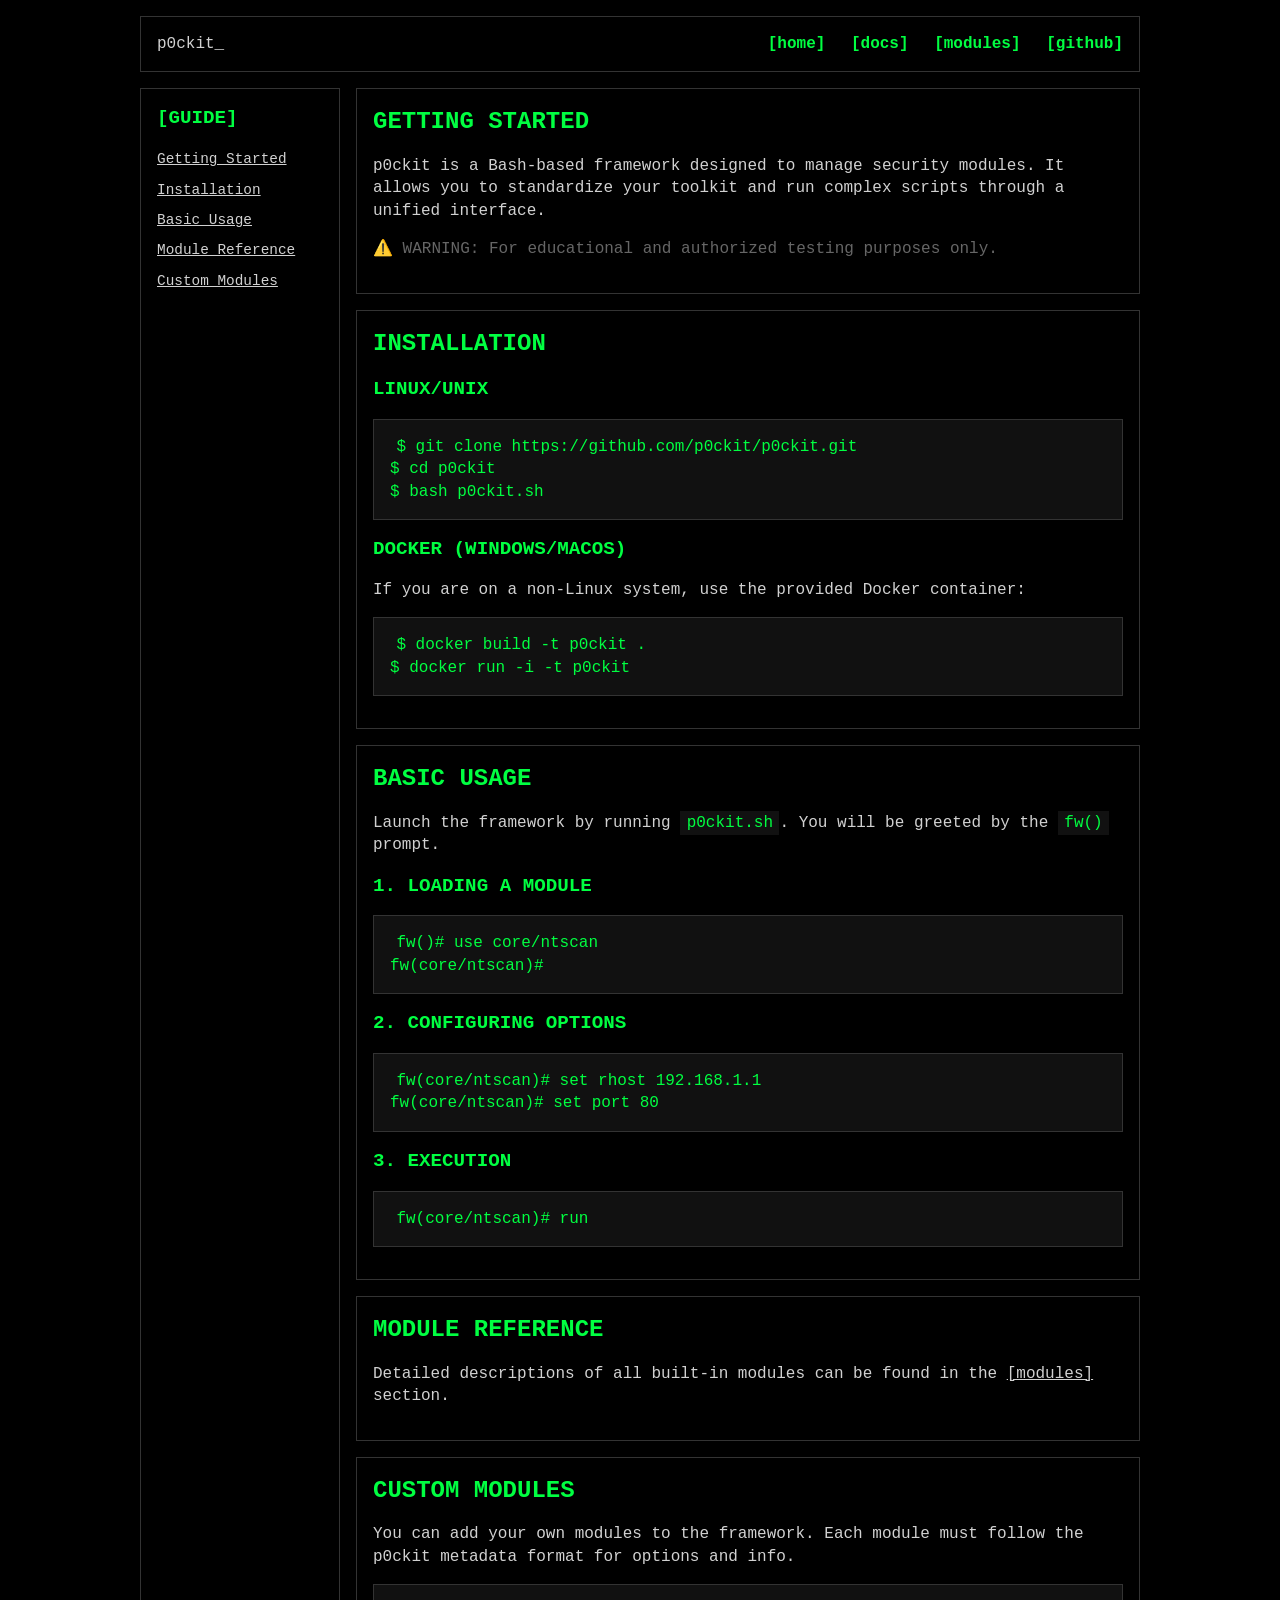
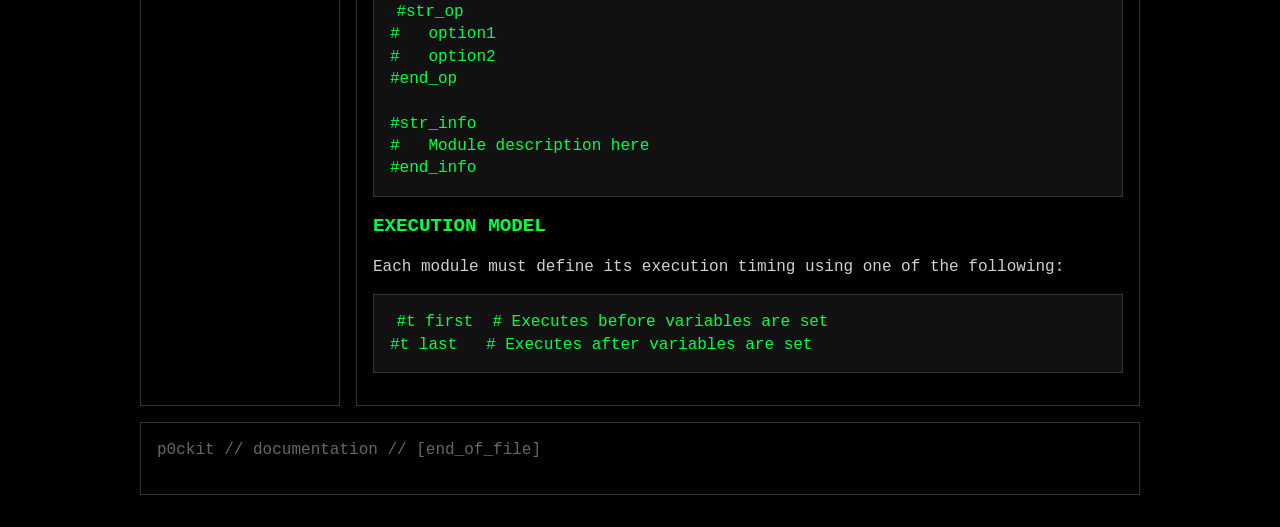
==== commit 62637015: "third time's the chram" ====
--- a/doc.html
+++ b/doc.html
@@ -94,6 +94,13 @@
 #   Module description here
 #end_info</code></pre>
                     </div>
+
+                    <h3>Execution Model</h3>
+                    <p>Each module must define its execution timing using one of the following:</p>
+                    <div class="code-block">
+                        <pre><code>#t first  # Executes before variables are set
+#t last   # Executes after variables are set</code></pre>
+                    </div>
                 </section>
             </main>
         </div>
--- a/style.css
+++ b/style.css
@@ -38,11 +38,26 @@
     padding: 1rem;
 }
 
+header {
+    padding-top: 1.5rem;
+}
+
+h1 { 
+    font-size: 2rem; 
+    border-bottom: 2px solid var(--accent); 
+    padding-bottom: 0.5rem; 
+    margin-top: 1rem; 
+}
+
 /* Navigation */
 nav {
     display: flex;
     justify-content: space-between;
     align-items: center;
+    position: sticky;
+    top: 0;
+    z-index: 1000;
+    background: var(--bg);
 }
 
 nav a {
@@ -57,13 +72,6 @@
     color: var(--bg);
 }
 
-.logo {
-    font-size: 1.5rem;
-    font-weight: bold;
-    color: var(--highlight);
-    text-transform: uppercase;
-}
-
 /* Typography */
 h1, h2, h3, h4 {
     color: var(--accent);
@@ -71,7 +79,6 @@
     margin-bottom: 1rem;
 }
 
-h1 { font-size: 2rem; border-bottom: 2px solid var(--accent); padding-bottom: 0.5rem; }
 h2 { font-size: 1.5rem; }
 h3 { font-size: 1.2rem; }
 
